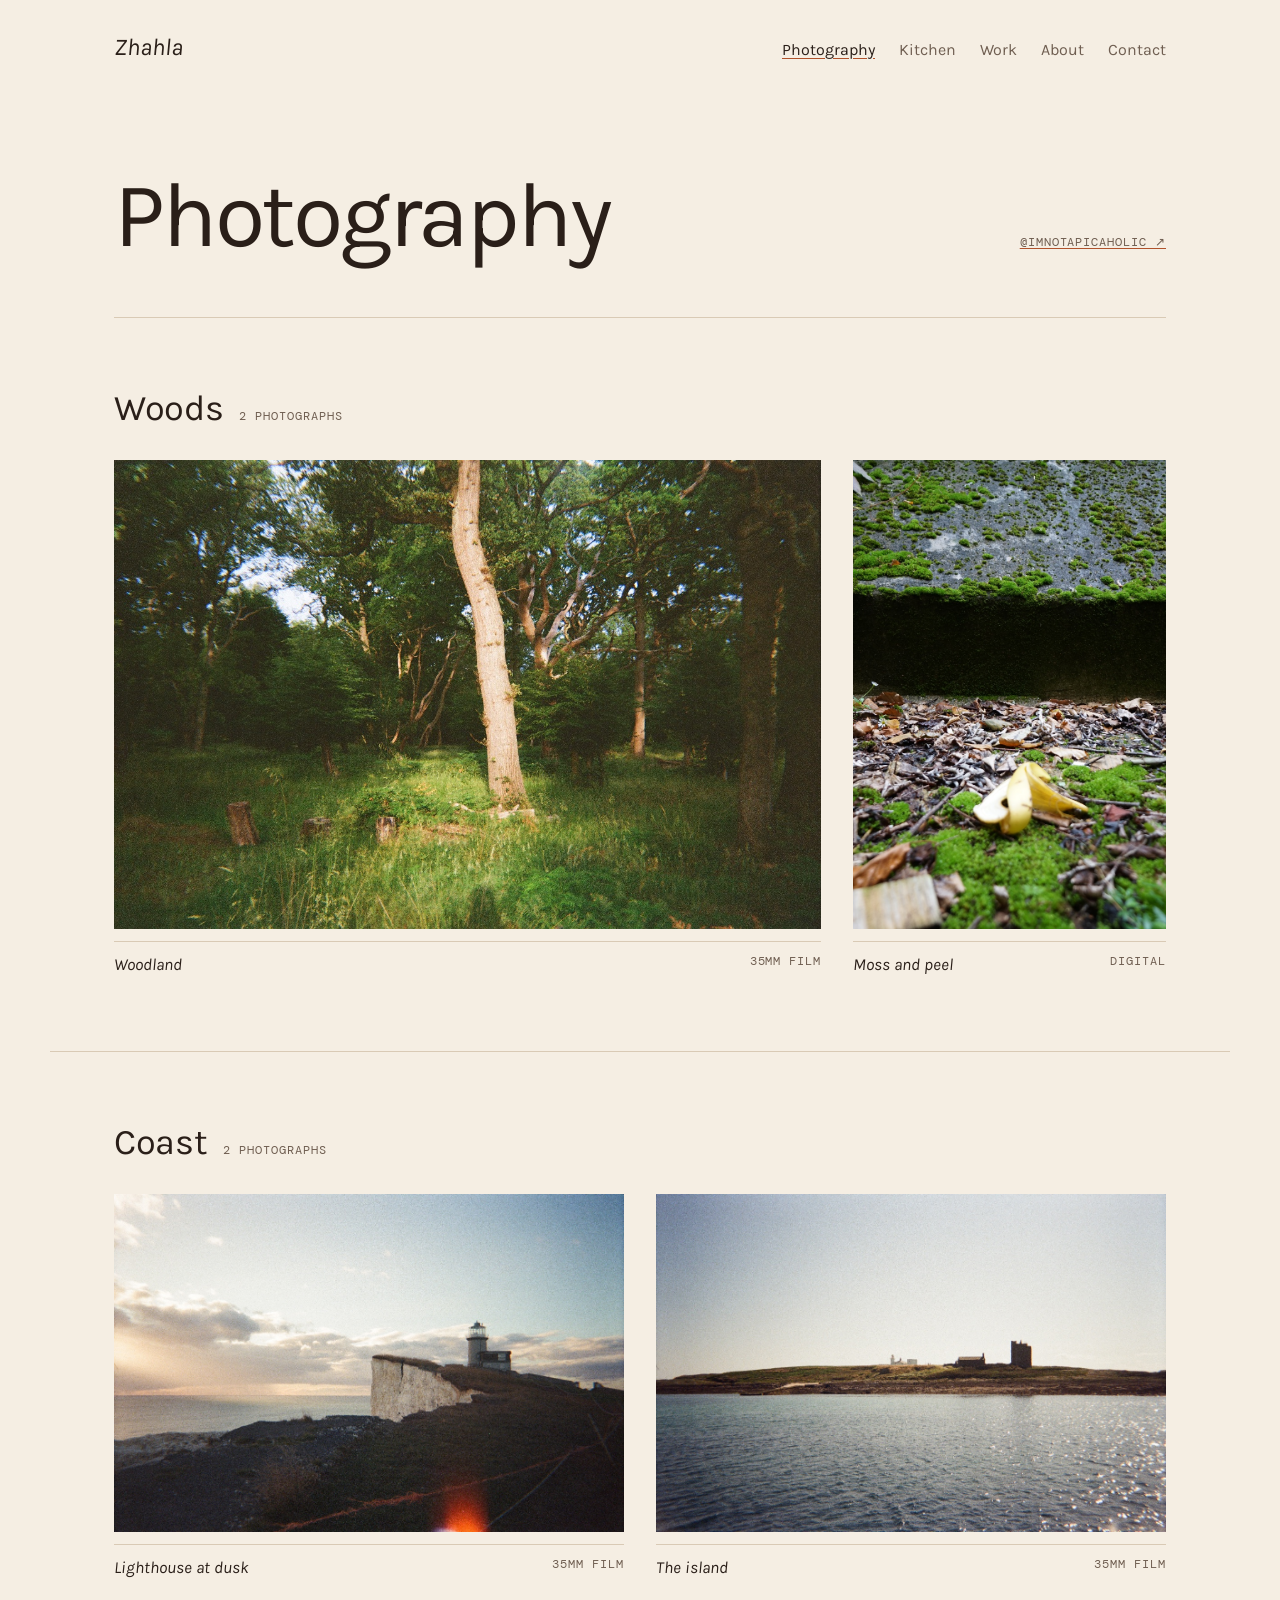
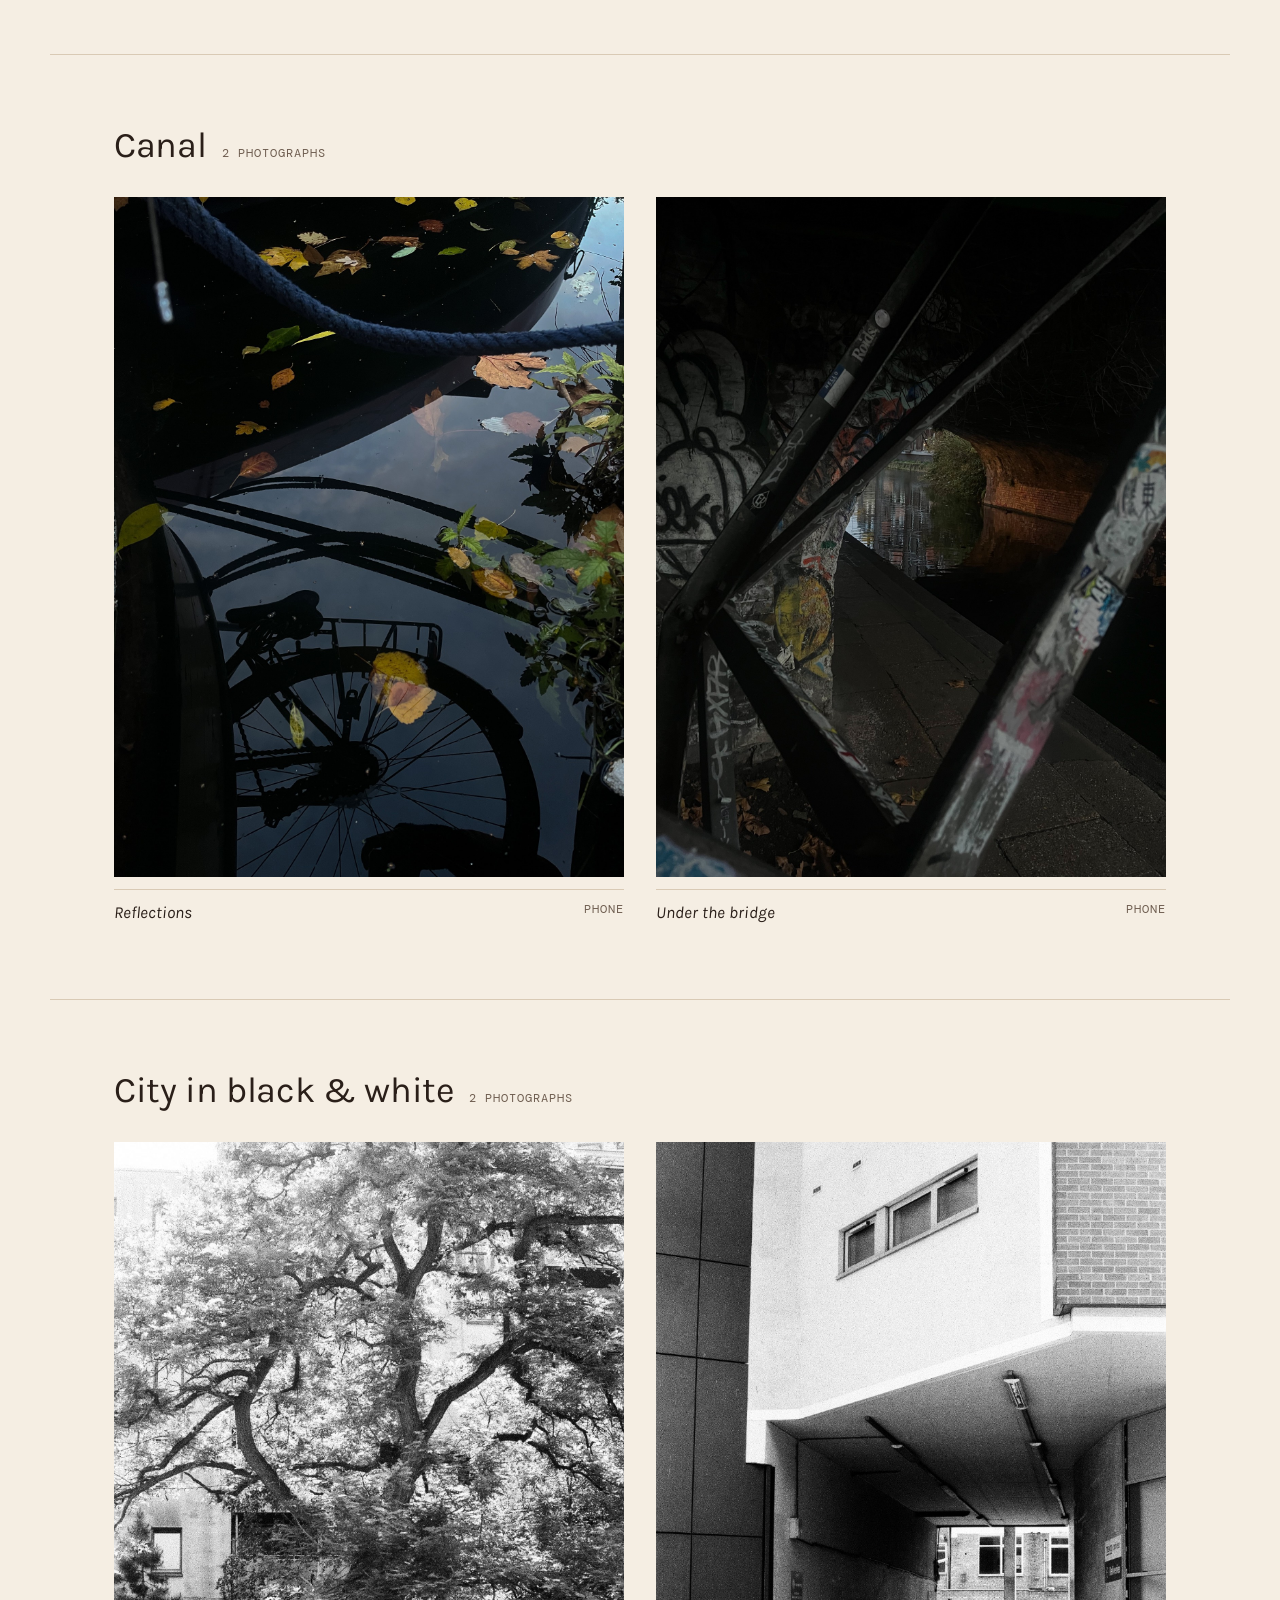
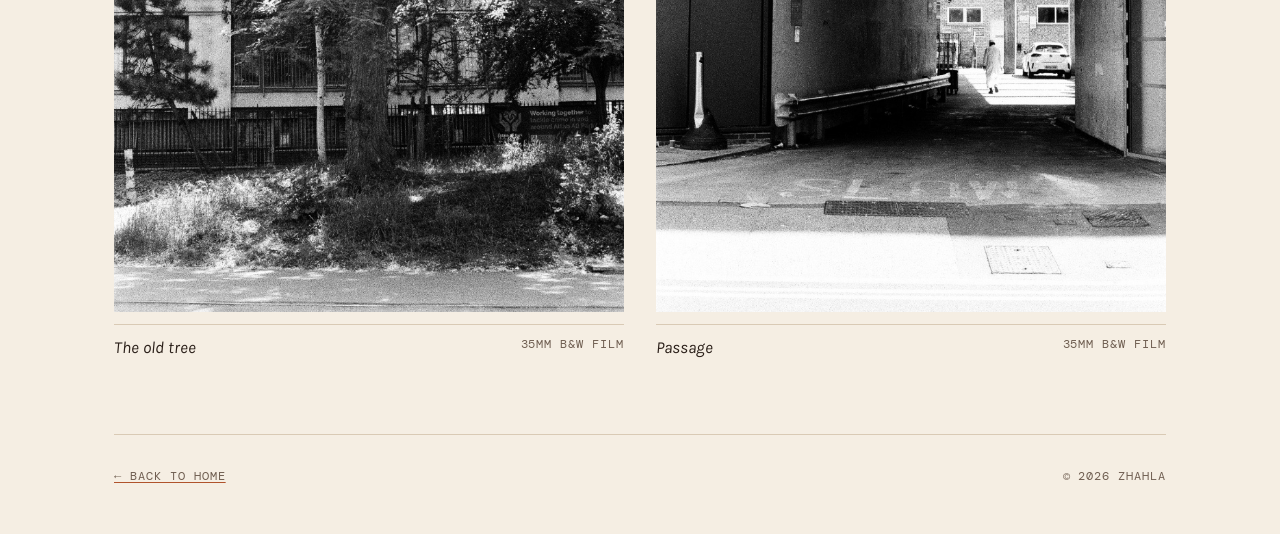
==== photography.html @ f952df7e "Show four photos on the home page and move the full gallery to its own page The home page now shows " ====
<!doctype html>
<html lang="en">
<head>
<meta charset="utf-8">
<meta name="viewport" content="width=device-width, initial-scale=1, viewport-fit=cover">
<title>Zhahla Photography</title>
<link rel="preconnect" href="https://fonts.googleapis.com">
<link rel="preconnect" href="https://fonts.gstatic.com" crossorigin>
<link rel="stylesheet" href="https://fonts.googleapis.com/css2?family=Karla:ital,wght@0,300..700;1,300..700&family=DM+Mono:wght@400&display=swap">
<link rel="stylesheet" href="css/site.css">
</head>
<body>

<div class="wrap">
  <header class="site-header">
    <a class="wordmark" href="index.html">Zhahla</a>
    <nav aria-label="Sections">
      <a href="photography.html" aria-current="page">Photography</a>
      <a href="index.html#kitchen">Kitchen</a>
      <a href="index.html#work">Work</a>
      <a href="index.html#about">About</a>
      <a href="index.html#contact">Contact</a>
    </nav>
  </header>

  <div class="page-intro">
    <h1>Photography</h1>
    <a class="label" href="https://www.instagram.com/imnotapicaholic/" target="_blank" rel="noopener">@imnotapicaholic ↗</a>
  </div>
</div>

<main>
  <section class="set wrap" aria-labelledby="set-0">
    <div class="set-head">
      <h2 id="set-0">Woods</h2>
      <span class="label">2 photographs</span>
    </div>
    <div class="row">
      <figure class="frame" style="--r: 1125 / 746; --g: 1.508">
        <button type="button" aria-label="View Woodland larger">
          <img src="images/woodland.jpg" alt="Sunlit clearing in an old oak wood, a pale trunk leaning across long green grass and small tree stumps" width="1125" height="746">
        </button>
        <figcaption><span class="title">Woodland</span><span class="label">35mm film</span></figcaption>
      </figure>
      <figure class="frame" style="--r: 750 / 1125; --g: 0.667">
        <button type="button" aria-label="View Moss and peel larger">
          <img src="images/moss-and-peel.jpg" alt="A banana peel on a woodland floor of moss and dry leaves, in front of a moss-covered concrete step" width="750" height="1125">
        </button>
        <figcaption><span class="title">Moss and peel</span><span class="label">Digital</span></figcaption>
      </figure>
    </div>
  </section>

  <section class="set wrap" aria-labelledby="set-1">
    <div class="set-head">
      <h2 id="set-1">Coast</h2>
      <span class="label">2 photographs</span>
    </div>
    <div class="row">
      <figure class="frame" style="--r: 1125 / 746; --g: 1.508">
        <button type="button" aria-label="View Lighthouse at dusk larger">
          <img src="images/lighthouse.jpg" alt="A lighthouse on top of a white chalk cliff at dusk, the sea and a low sun behind clouds, with a red light leak in the corner" width="1125" height="746" loading="lazy">
        </button>
        <figcaption><span class="title">Lighthouse at dusk</span><span class="label">35mm film</span></figcaption>
      </figure>
      <figure class="frame" style="--r: 1125 / 746; --g: 1.508">
        <button type="button" aria-label="View The island larger">
          <img src="images/island.jpg" alt="A low green island seen across sparkling water, with a small white lighthouse and a ruined stone tower on the horizon" width="1125" height="746" loading="lazy">
        </button>
        <figcaption><span class="title">The island</span><span class="label">35mm film</span></figcaption>
      </figure>
    </div>
  </section>

  <section class="set wrap" aria-labelledby="set-2">
    <div class="set-head">
      <h2 id="set-2">Canal</h2>
      <span class="label">2 photographs</span>
    </div>
    <div class="row">
      <figure class="frame" style="--r: 1500 / 2000; --g: 0.750">
        <button type="button" aria-label="View Reflections larger">
          <img src="images/canal-reflection.jpg" alt="A bicycle reflected in dark canal water beside a moored boat, with autumn leaves floating on the surface" width="1500" height="2000" loading="lazy">
        </button>
        <figcaption><span class="title">Reflections</span><span class="label">Phone</span></figcaption>
      </figure>
      <figure class="frame" style="--r: 1500 / 2000; --g: 0.750">
        <button type="button" aria-label="View Under the bridge larger">
          <img src="images/under-the-bridge.jpg" alt="Canal towpath seen through sticker-covered railings, with warm light on the brick arch of a bridge" width="1500" height="2000" loading="lazy">
        </button>
        <figcaption><span class="title">Under the bridge</span><span class="label">Phone</span></figcaption>
      </figure>
    </div>
  </section>

  <section class="set wrap" aria-labelledby="set-3">
    <div class="set-head">
      <h2 id="set-3">City in black &amp; white</h2>
      <span class="label">2 photographs</span>
    </div>
    <div class="row">
      <figure class="frame" style="--r: 745 / 1125; --g: 0.662">
        <button type="button" aria-label="View The old tree larger">
          <img src="images/old-tree.jpg" alt="Black and white photo of a large, sprawling tree in front of a building and a railing, sunlight coming through its leaves" width="745" height="1125" loading="lazy">
        </button>
        <figcaption><span class="title">The old tree</span><span class="label">35mm B&amp;W film</span></figcaption>
      </figure>
      <figure class="frame" style="--r: 745 / 1125; --g: 0.662">
        <button type="button" aria-label="View Passage larger">
          <img src="images/passage.jpg" alt="Black and white photo of a shaded passage under a building, opening onto a bright courtyard where a figure in white walks away" width="745" height="1125" loading="lazy">
        </button>
        <figcaption><span class="title">Passage</span><span class="label">35mm B&amp;W film</span></figcaption>
      </figure>
    </div>
  </section>
</main>

<div class="wrap">
  <footer>
    <a class="label" href="index.html">← Back to home</a>
    <span class="label">© 2026 Zhahla</span>
  </footer>
</div>

<dialog class="lightbox" id="lightbox" aria-label="Photograph viewer">
  <div class="lb-inner">
    <img id="lb-img" src="" alt="">
    <div class="lb-bar">
      <button class="lb-btn" type="button" id="lb-prev">← Prev</button>
      <span id="lb-title"></span>
      <span class="label" id="lb-meta"></span>
      <button class="lb-btn" type="button" id="lb-next">Next →</button>
      <button class="lb-btn" type="button" id="lb-close">Close ✕</button>
    </div>
  </div>
</dialog>

<script src="js/site.js"></script>
</body>
</html>
---- css/site.css ----
:root {
  --paper: #f5eee3;
  --paper-deep: #ece2d2;
  --ink: #2a1f19;
  --ink-soft: #6f5e51;
  --rule: #d9cab5;
  --clay: #b0532c;
  --clay-ink: #fbf4ea;
  --clay-soft: #f0dccb;

  --font-display: "Karla", "Helvetica Neue", Arial, sans-serif;
  --font-body: "Karla", "Helvetica Neue", Arial, sans-serif;
  --mono: "DM Mono", ui-monospace, "SFMono-Regular", Menlo, monospace;

  --gutter: clamp(16px, 5vw, 64px);
  --max: 1180px;
}
@media (prefers-color-scheme: dark) {
  :root:not([data-theme="light"]) {
    color-scheme: dark;
    --paper: #1d1612;
    --paper-deep: #271e18;
    --ink: #efe4d4;
    --ink-soft: #b2a08f;
    --rule: #3d3129;
    --clay: #d9774c;
    --clay-ink: #1d1612;
    --clay-soft: #3a2519;
  }
}
:root[data-theme="dark"] {
  color-scheme: dark;
  --paper: #1d1612;
  --paper-deep: #271e18;
  --ink: #efe4d4;
  --ink-soft: #b2a08f;
  --rule: #3d3129;
  --clay: #d9774c;
  --clay-ink: #1d1612;
  --clay-soft: #3a2519;
}

* { box-sizing: border-box; }
html { scroll-behavior: smooth; }
@media (prefers-reduced-motion: reduce) { html { scroll-behavior: auto; } }
body {
  margin: 0;
  background: var(--paper);
  color: var(--ink);
  font-family: var(--font-body);
  font-size: 1.05rem;
  line-height: 1.6;
  -webkit-font-smoothing: antialiased;
}
img { max-width: 100%; display: block; }
a { color: inherit; text-decoration-color: var(--clay); text-underline-offset: 0.2em; }
a:hover { color: var(--clay); }
:focus-visible { outline: 2px solid var(--clay); outline-offset: 3px; border-radius: 2px; }

.wrap { max-width: var(--max); margin-inline: auto; padding-inline: var(--gutter); }

.label {
  font-family: var(--mono);
  font-size: 0.75rem;
  letter-spacing: 0.08em;
  text-transform: uppercase;
  color: var(--ink-soft);
}
h1, h2, h3 { font-family: var(--font-display); font-weight: 400; text-wrap: balance; margin: 0; }
h2 { font-size: clamp(2rem, 4.5vw, 3.25rem); line-height: 1.05; letter-spacing: -0.01em; }
h2 em, h1 em { font-style: italic; color: var(--clay); }
p { margin: 0; }

/* ---------- Header ---------- */
.site-header {
  display: flex; flex-wrap: wrap; align-items: baseline; justify-content: space-between;
  gap: 12px 32px; padding-block: 28px;
}
.wordmark { font-family: var(--font-display); font-style: italic; font-size: 1.5rem; text-decoration: none; }
.site-header nav { display: flex; flex-wrap: wrap; gap: 6px 24px; }
.site-header nav a { font-size: 1rem; text-decoration: none; color: var(--ink-soft); }
.site-header nav a:hover { color: var(--clay); }

/* ---------- Intro ---------- */
.intro { padding-block: clamp(40px, 8vw, 104px) clamp(40px, 6vw, 72px); border-bottom: 1px solid var(--rule); }
.intro h1 {
  font-size: clamp(2.6rem, 7.4vw, 5.75rem);
  line-height: 0.98;
  letter-spacing: -0.035em;
  font-weight: 400;
  max-width: 14ch;
}

/* ---------- Sections ---------- */
section { padding-block: clamp(56px, 9vw, 112px); }
section + section { border-top: 1px solid var(--rule); }
.section-head {
  display: flex; flex-wrap: wrap; align-items: baseline; justify-content: space-between; gap: 12px 24px;
  margin-bottom: clamp(32px, 5vw, 56px);
}

/* ---------- Photography: justified rows ---------- */
/* Each photo's flex-grow is its aspect ratio as a number (--g), so every photo in a row
   ends up the same height whatever its shape. */
.rows { display: grid; gap: clamp(28px, 4vw, 48px); }
.row { display: flex; gap: clamp(16px, 2.5vw, 32px); align-items: flex-start; }
.row .frame { flex: var(--g) 1 0; min-width: 0; }
@media (max-width: 640px) {
  .row { flex-direction: column; gap: clamp(28px, 4vw, 48px); }
  .row .frame { flex: none; width: 100%; }
}
.frame { margin: 0; }
.frame button {
  all: unset; display: block; width: 100%; aspect-ratio: var(--r); cursor: zoom-in; overflow: hidden; background: var(--paper-deep);
}
.frame button:focus-visible { outline: 2px solid var(--clay); outline-offset: 4px; }
.frame img { width: 100%; height: 100%; object-fit: cover; transition: transform 0.9s cubic-bezier(.2,.7,.2,1); }
.frame button:hover img { transform: scale(1.025); }
@media (prefers-reduced-motion: reduce) { .frame img { transition: none; } .frame button:hover img { transform: none; } }
.frame figcaption {
  display: flex; flex-wrap: wrap; justify-content: space-between; gap: 4px 16px;
  margin-top: 12px; padding-top: 10px; border-top: 1px solid var(--rule);
}
.frame figcaption .title { font-style: italic; font-size: 1.05rem; }

.see-all { display: flex; justify-content: flex-end; margin-top: clamp(28px, 4vw, 48px); }
.see-all a { font-size: 1.15rem; text-decoration: none; border-bottom: 1px solid var(--clay); padding-bottom: 2px; }

/* ---------- Photography page ---------- */
.page-intro { padding-block: clamp(32px, 6vw, 80px) clamp(32px, 5vw, 56px); border-bottom: 1px solid var(--rule);
  display: flex; flex-wrap: wrap; align-items: baseline; justify-content: space-between; gap: 12px 24px; }
.page-intro h1 { font-size: clamp(2.6rem, 7.4vw, 5.75rem); line-height: 0.98; letter-spacing: -0.035em; }
.set { padding-block: clamp(40px, 6vw, 72px); }
.set + .set { border-top: 1px solid var(--rule); }
.set-head { display: flex; flex-wrap: wrap; align-items: baseline; gap: 8px 16px; margin-bottom: clamp(20px, 3vw, 32px); }
.set-head h2 { font-size: clamp(1.6rem, 3vw, 2.25rem); }
.site-header nav a[aria-current="page"] { color: var(--ink); text-decoration: underline; text-decoration-color: var(--clay); }

/* ---------- Kitchen ---------- */
.kitchen { background: var(--clay-soft); border-top: 0 !important; }
.kitchen-grid { display: grid; grid-template-columns: minmax(0, 1fr) minmax(0, 1.5fr); gap: clamp(32px, 6vw, 88px); align-items: center; }
@media (max-width: 800px) { .kitchen-grid { grid-template-columns: 1fr; } }
.dish { margin: 0; }
.dish a { display: block; overflow: hidden; border-radius: 3px; }
.dish img { width: 100%; height: auto; aspect-ratio: 3 / 2; object-fit: cover; transition: transform 0.9s cubic-bezier(.2,.7,.2,1); }
.dish a:hover img { transform: scale(1.025); }
@media (prefers-reduced-motion: reduce) { .dish img { transition: none; } .dish a:hover img { transform: none; } }
.dish figcaption { margin-top: 10px; font-style: italic; font-size: 1rem; color: var(--ink-soft); }
.kitchen h2 { font-size: clamp(2.6rem, 7vw, 5rem); }
.kitchen p.lede { margin-top: 12px; font-size: 1.2rem; color: var(--ink-soft); }
.kitchen-links { display: flex; flex-wrap: wrap; gap: 12px 20px; margin-top: 32px; align-items: center; }
.btn {
  display: inline-flex; align-items: center; gap: 10px;
  padding: 14px 22px; border-radius: 999px;
  background: var(--clay); color: var(--clay-ink); text-decoration: none;
  font-family: var(--font-body); font-size: 1.05rem; font-weight: 500;
  border: 0; cursor: pointer;
}
.btn:hover { color: var(--clay-ink); filter: brightness(1.07); }
.btn-quiet { background: transparent; color: var(--ink); padding-inline: 4px; }
.btn-quiet:hover { color: var(--clay); filter: none; }

/* ---------- Work ---------- */
.work-list { list-style: none; margin: 0; padding: 0; border-top: 1px solid var(--ink); }
.work-list li {
  display: grid; grid-template-columns: 9rem minmax(0, 1fr) auto; gap: 4px 32px;
  padding-block: 22px; border-bottom: 1px solid var(--rule); align-items: baseline;
}
.work-list .when { font-family: var(--mono); font-size: 0.85rem; color: var(--ink-soft); font-variant-numeric: tabular-nums; }
.work-list h3 { font-size: 1.5rem; line-height: 1.2; }
.work-list .org { font-style: italic; color: var(--ink-soft); }
@media (max-width: 760px) { .work-list li { grid-template-columns: 1fr; } }

/* ---------- About ---------- */
.about-grid { display: grid; align-items: baseline; grid-template-columns: minmax(0, 1fr) minmax(0, 1.4fr); gap: clamp(32px, 6vw, 96px); }
@media (max-width: 800px) { .about-grid { grid-template-columns: 1fr; } }
.about-copy { max-width: 52ch; font-size: 1.3rem; line-height: 1.55; }

/* ---------- Contact ---------- */
.contact-row { display: flex; flex-wrap: wrap; gap: 16px 32px; align-items: center; margin-top: 32px; }
.email {
  font-family: var(--font-display); font-size: clamp(1.4rem, 3.4vw, 2.25rem); font-style: italic;
  user-select: all; overflow-wrap: anywhere;
}
.copy { font-family: var(--mono); font-size: 0.8rem; letter-spacing: 0.06em; text-transform: uppercase;
  background: none; border: 1px solid var(--rule); color: var(--ink); padding: 8px 14px; border-radius: 999px; cursor: pointer; }
.copy:hover { border-color: var(--clay); color: var(--clay); }
.socials { display: flex; flex-wrap: wrap; gap: 8px 28px; margin-top: 28px; }

footer { padding-block: 32px 48px; border-top: 1px solid var(--rule); display: flex; flex-wrap: wrap; justify-content: space-between; gap: 8px 24px; }

/* ---------- Lightbox ---------- */
dialog.lightbox {
  border: 0; padding: 0; max-width: 100vw; max-height: 100vh; width: 100vw; height: 100vh;
  background: rgba(24, 17, 13, 0.94); color: #efe4d4;
}
dialog.lightbox::backdrop { background: rgba(24, 17, 13, 0.94); }
.lb-inner { height: 100%; display: grid; grid-template-rows: minmax(0, 1fr) auto; gap: 16px; padding: max(24px, env(safe-area-inset-top, 0px)) 16px max(20px, env(safe-area-inset-bottom, 0px)); }
.lb-inner img { max-height: 100%; max-width: 100%; margin: auto; object-fit: contain; }
.lb-bar { display: flex; flex-wrap: wrap; gap: 8px 24px; justify-content: center; align-items: baseline; font-style: italic; }
.lb-bar .label { color: #b2a08f; font-style: normal; }
.lb-btn { all: unset; cursor: pointer; font-family: var(--mono); font-size: 0.8rem; letter-spacing: 0.08em; text-transform: uppercase; color: #efe4d4; padding: 6px 10px; }
.lb-btn:hover { color: #d9774c; }
.lb-btn:focus-visible { outline: 2px solid #d9774c; }
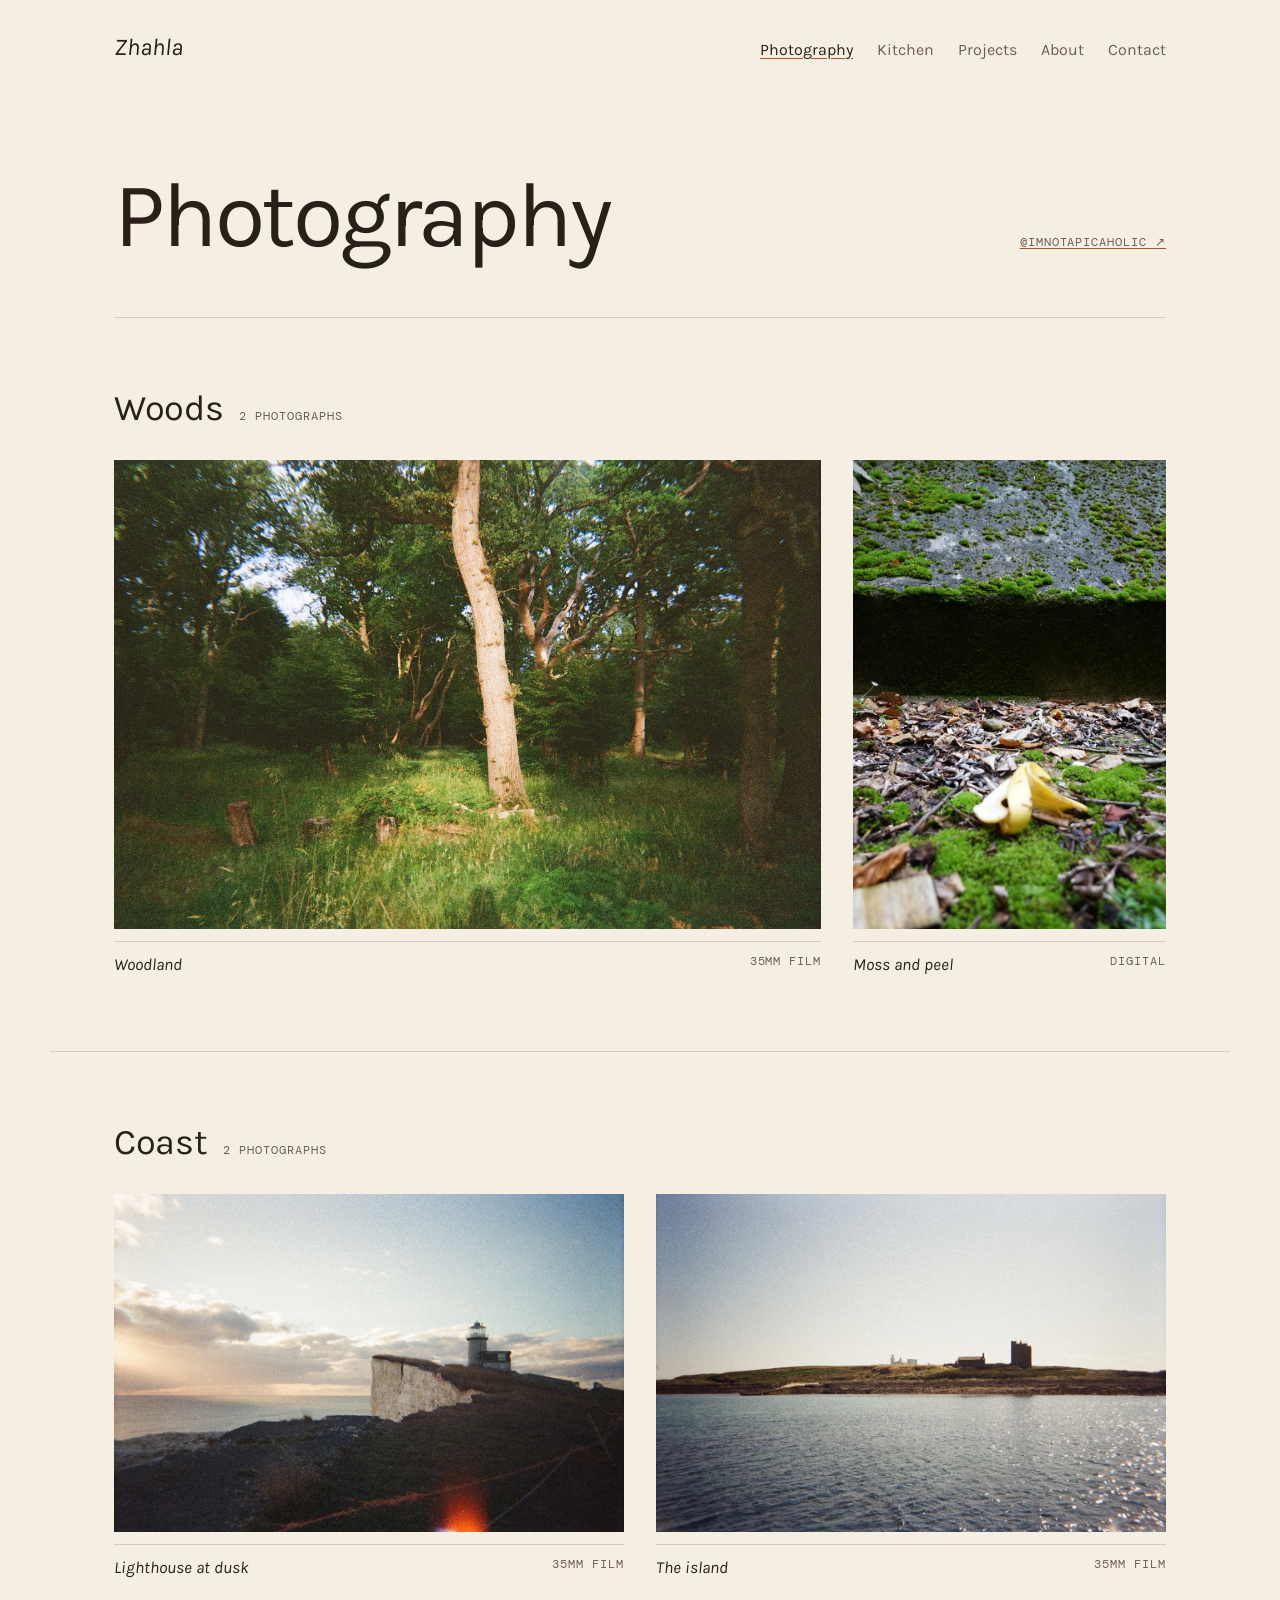
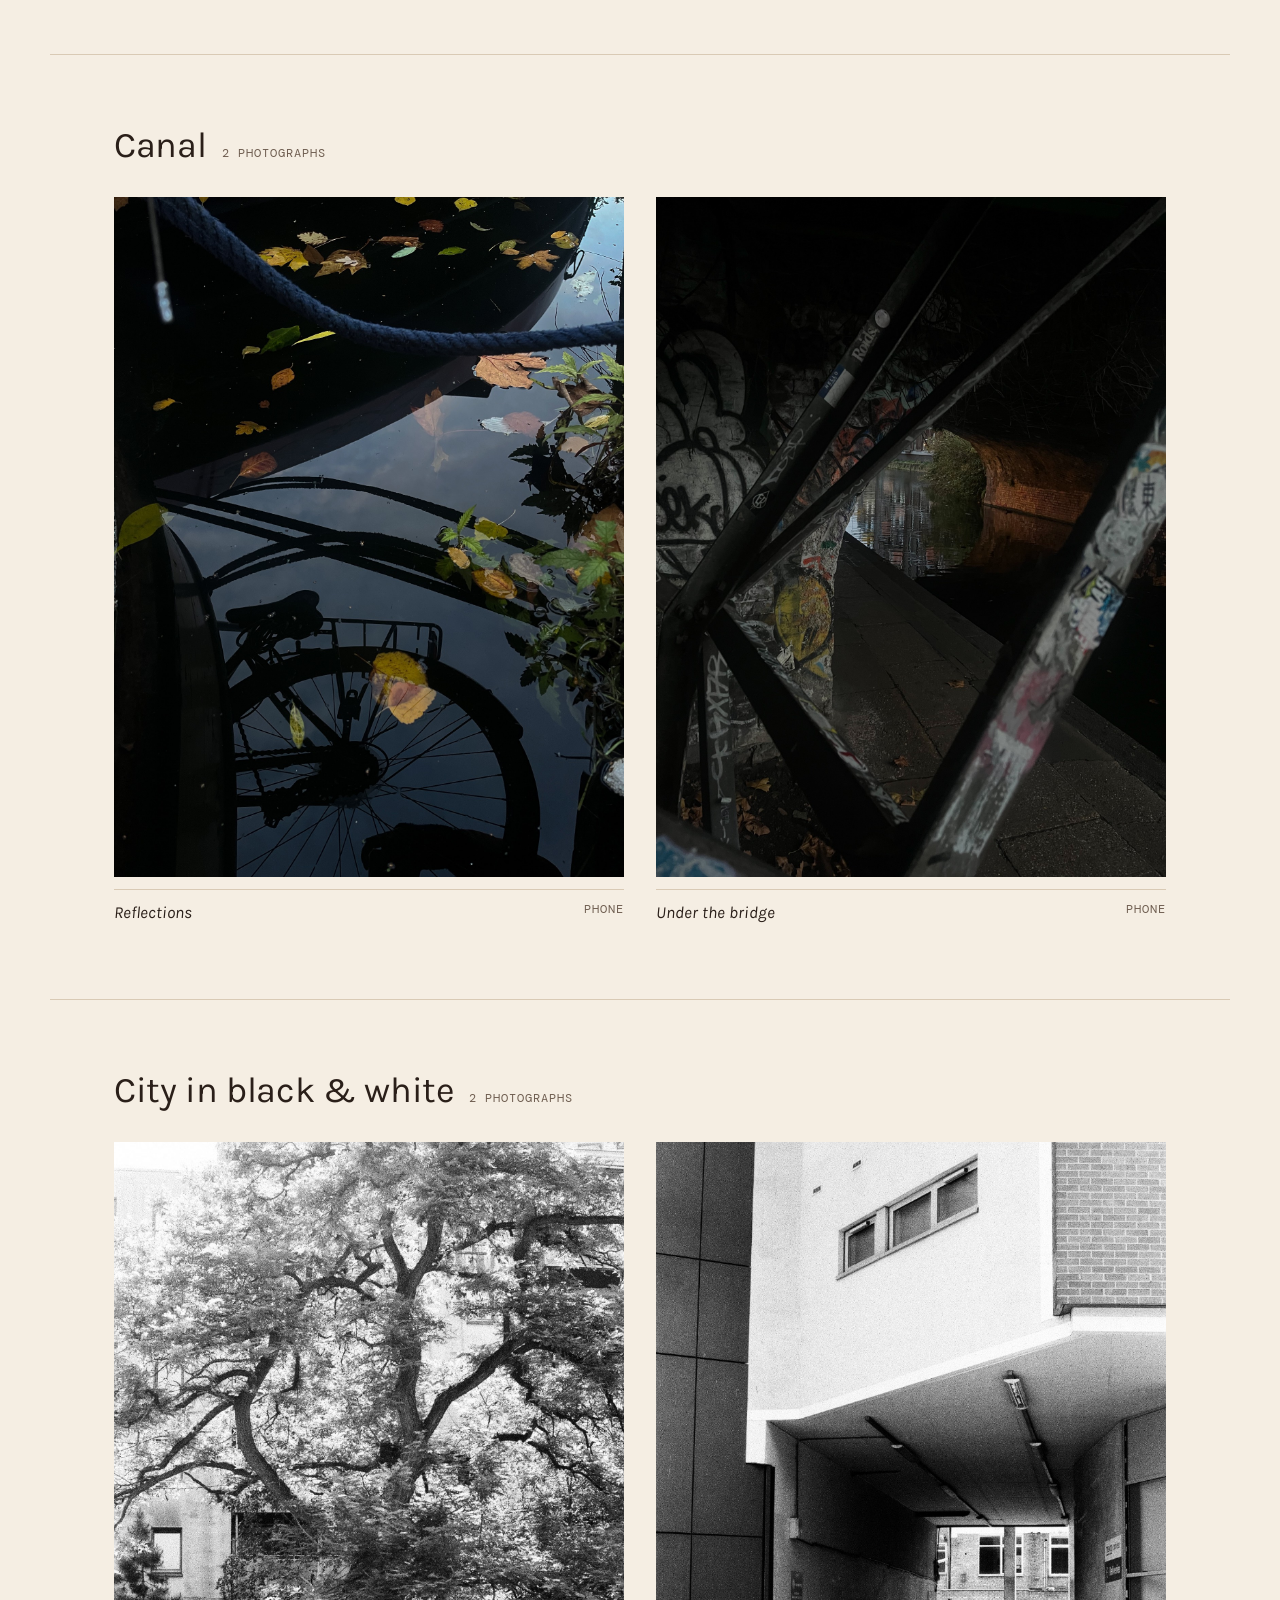
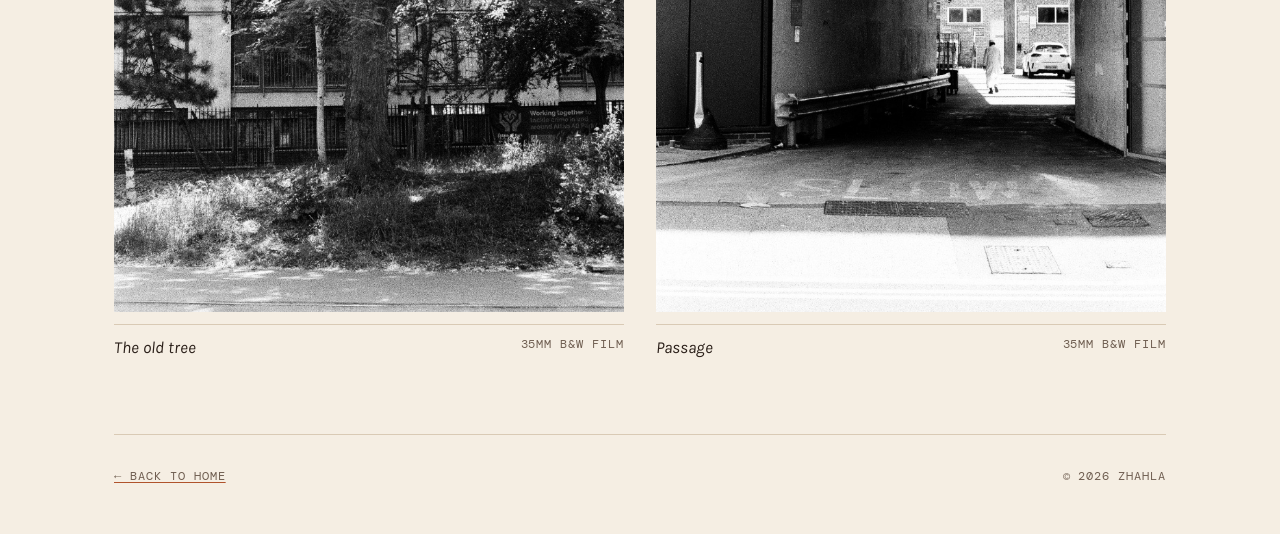
==== commit 3fef8a42: "Add potluck hosting and care leavers guide to a Projects section Co-Authored-By: Claude Opus 5.5 <no" ====
--- a/photography.html
+++ b/photography.html
@@ -17,7 +17,7 @@
     <nav aria-label="Sections">
       <a href="photography.html" aria-current="page">Photography</a>
       <a href="index.html#kitchen">Kitchen</a>
-      <a href="index.html#work">Work</a>
+      <a href="index.html#projects">Projects</a>
       <a href="index.html#about">About</a>
       <a href="index.html#contact">Contact</a>
     </nav>
--- a/css/site.css
+++ b/css/site.css
@@ -160,15 +160,14 @@
 .btn-quiet { background: transparent; color: var(--ink); padding-inline: 4px; }
 .btn-quiet:hover { color: var(--clay); filter: none; }
 
-/* ---------- Work ---------- */
+/* ---------- Projects ---------- */
 .work-list { list-style: none; margin: 0; padding: 0; border-top: 1px solid var(--ink); }
 .work-list li {
-  display: grid; grid-template-columns: 9rem minmax(0, 1fr) auto; gap: 4px 32px;
-  padding-block: 22px; border-bottom: 1px solid var(--rule); align-items: baseline;
-}
-.work-list .when { font-family: var(--mono); font-size: 0.85rem; color: var(--ink-soft); font-variant-numeric: tabular-nums; }
+  display: grid; grid-template-columns: minmax(0, 1fr) minmax(0, 1.3fr); gap: 6px 32px;
+  padding-block: 24px; border-bottom: 1px solid var(--rule); align-items: baseline;
+}
 .work-list h3 { font-size: 1.5rem; line-height: 1.2; }
-.work-list .org { font-style: italic; color: var(--ink-soft); }
+.work-list p { color: var(--ink-soft); max-width: 48ch; }
 @media (max-width: 760px) { .work-list li { grid-template-columns: 1fr; } }
 
 /* ---------- About ---------- */
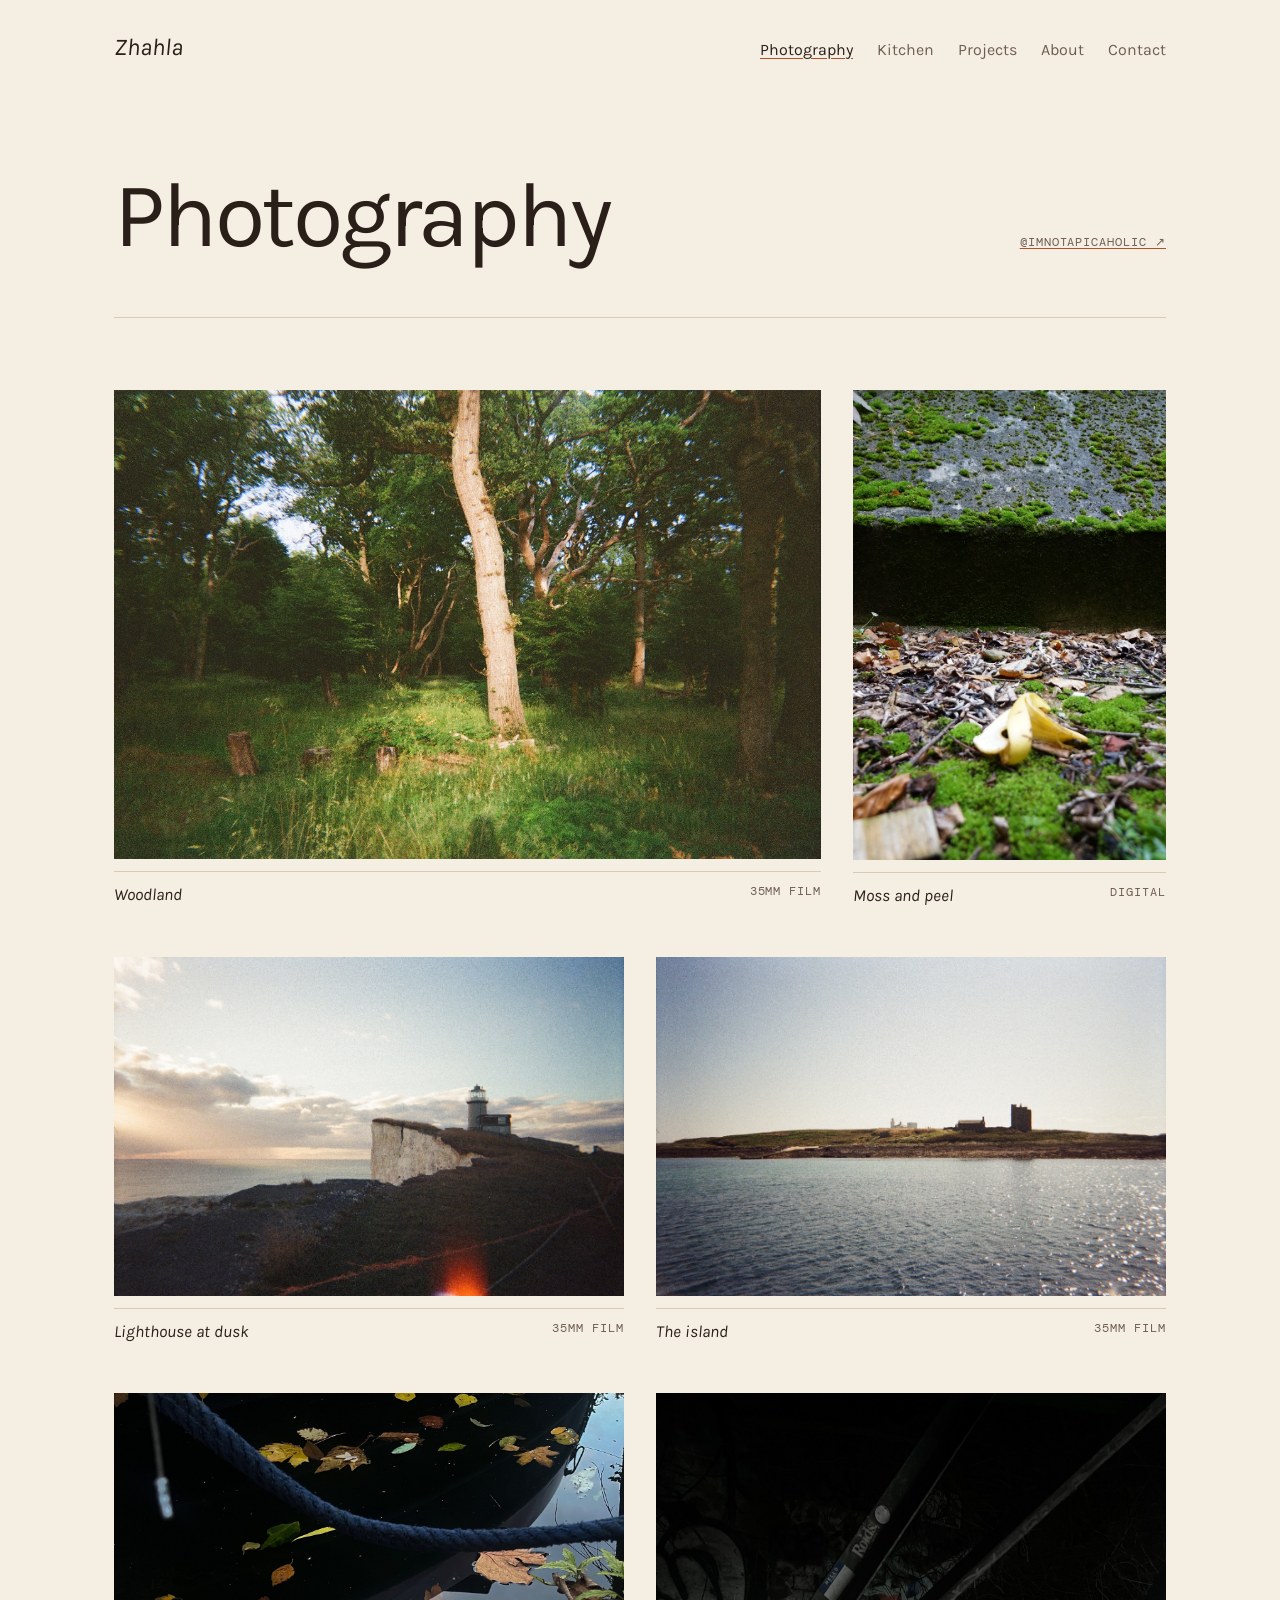
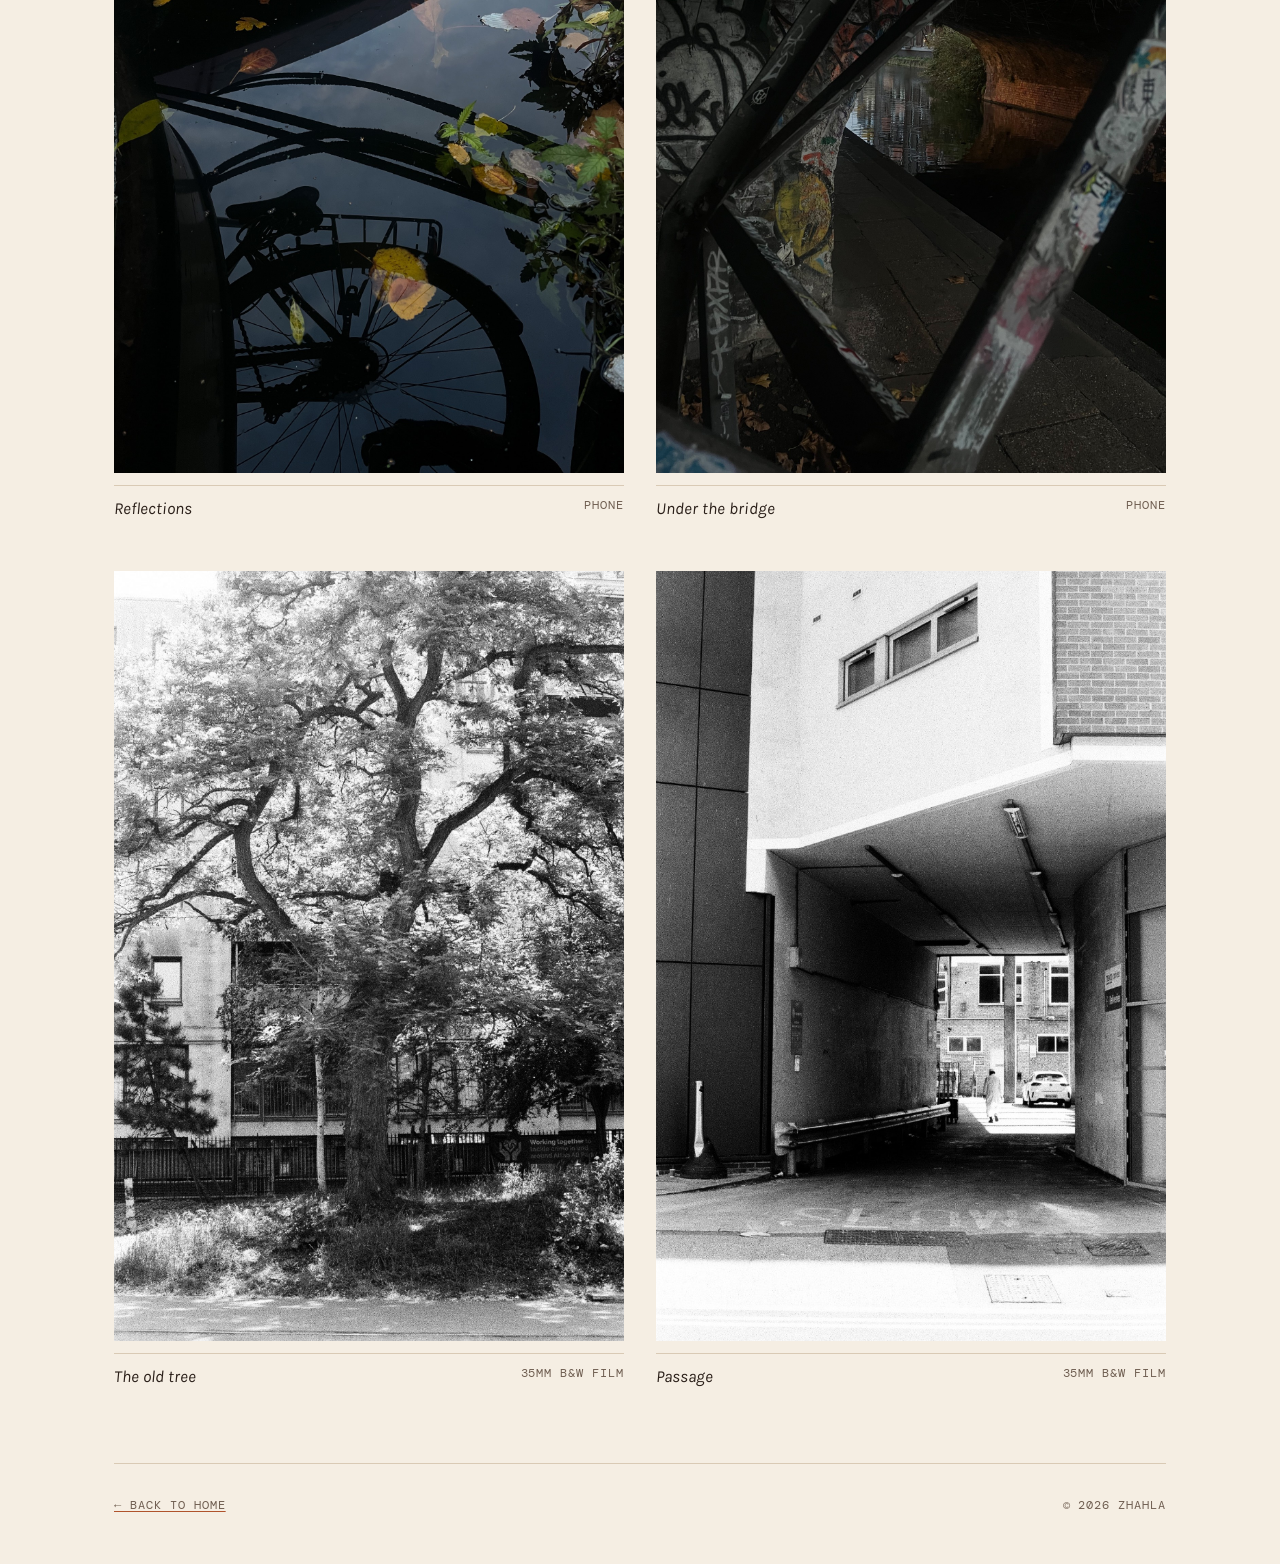
==== commit 4a623ab1: "Show photography page as one uncategorised gallery Co-Authored-By: Claude Opus 5.5 <noreply@anthropi" ====
--- a/photography.html
+++ b/photography.html
@@ -30,87 +30,64 @@
 </div>
 
 <main>
-  <section class="set wrap" aria-labelledby="set-0">
-    <div class="set-head">
-      <h2 id="set-0">Woods</h2>
-      <span class="label">2 photographs</span>
-    </div>
-    <div class="row">
-      <figure class="frame" style="--r: 1125 / 746; --g: 1.508">
-        <button type="button" aria-label="View Woodland larger">
-          <img src="images/woodland.jpg" alt="Sunlit clearing in an old oak wood, a pale trunk leaning across long green grass and small tree stumps" width="1125" height="746">
-        </button>
-        <figcaption><span class="title">Woodland</span><span class="label">35mm film</span></figcaption>
-      </figure>
-      <figure class="frame" style="--r: 750 / 1125; --g: 0.667">
-        <button type="button" aria-label="View Moss and peel larger">
-          <img src="images/moss-and-peel.jpg" alt="A banana peel on a woodland floor of moss and dry leaves, in front of a moss-covered concrete step" width="750" height="1125">
-        </button>
-        <figcaption><span class="title">Moss and peel</span><span class="label">Digital</span></figcaption>
-      </figure>
-    </div>
-  </section>
-
-  <section class="set wrap" aria-labelledby="set-1">
-    <div class="set-head">
-      <h2 id="set-1">Coast</h2>
-      <span class="label">2 photographs</span>
-    </div>
-    <div class="row">
-      <figure class="frame" style="--r: 1125 / 746; --g: 1.508">
-        <button type="button" aria-label="View Lighthouse at dusk larger">
-          <img src="images/lighthouse.jpg" alt="A lighthouse on top of a white chalk cliff at dusk, the sea and a low sun behind clouds, with a red light leak in the corner" width="1125" height="746" loading="lazy">
-        </button>
-        <figcaption><span class="title">Lighthouse at dusk</span><span class="label">35mm film</span></figcaption>
-      </figure>
-      <figure class="frame" style="--r: 1125 / 746; --g: 1.508">
-        <button type="button" aria-label="View The island larger">
-          <img src="images/island.jpg" alt="A low green island seen across sparkling water, with a small white lighthouse and a ruined stone tower on the horizon" width="1125" height="746" loading="lazy">
-        </button>
-        <figcaption><span class="title">The island</span><span class="label">35mm film</span></figcaption>
-      </figure>
-    </div>
-  </section>
-
-  <section class="set wrap" aria-labelledby="set-2">
-    <div class="set-head">
-      <h2 id="set-2">Canal</h2>
-      <span class="label">2 photographs</span>
-    </div>
-    <div class="row">
-      <figure class="frame" style="--r: 1500 / 2000; --g: 0.750">
-        <button type="button" aria-label="View Reflections larger">
-          <img src="images/canal-reflection.jpg" alt="A bicycle reflected in dark canal water beside a moored boat, with autumn leaves floating on the surface" width="1500" height="2000" loading="lazy">
-        </button>
-        <figcaption><span class="title">Reflections</span><span class="label">Phone</span></figcaption>
-      </figure>
-      <figure class="frame" style="--r: 1500 / 2000; --g: 0.750">
-        <button type="button" aria-label="View Under the bridge larger">
-          <img src="images/under-the-bridge.jpg" alt="Canal towpath seen through sticker-covered railings, with warm light on the brick arch of a bridge" width="1500" height="2000" loading="lazy">
-        </button>
-        <figcaption><span class="title">Under the bridge</span><span class="label">Phone</span></figcaption>
-      </figure>
-    </div>
-  </section>
-
-  <section class="set wrap" aria-labelledby="set-3">
-    <div class="set-head">
-      <h2 id="set-3">City in black &amp; white</h2>
-      <span class="label">2 photographs</span>
-    </div>
-    <div class="row">
-      <figure class="frame" style="--r: 745 / 1125; --g: 0.662">
-        <button type="button" aria-label="View The old tree larger">
-          <img src="images/old-tree.jpg" alt="Black and white photo of a large, sprawling tree in front of a building and a railing, sunlight coming through its leaves" width="745" height="1125" loading="lazy">
-        </button>
-        <figcaption><span class="title">The old tree</span><span class="label">35mm B&amp;W film</span></figcaption>
-      </figure>
-      <figure class="frame" style="--r: 745 / 1125; --g: 0.662">
-        <button type="button" aria-label="View Passage larger">
-          <img src="images/passage.jpg" alt="Black and white photo of a shaded passage under a building, opening onto a bright courtyard where a figure in white walks away" width="745" height="1125" loading="lazy">
-        </button>
-        <figcaption><span class="title">Passage</span><span class="label">35mm B&amp;W film</span></figcaption>
-      </figure>
+  <section class="wrap photo-page" aria-label="All photographs">
+    <div class="rows">
+      <div class="row">
+        <figure class="frame" style="--r: 1125 / 746; --g: 1.508">
+          <button type="button" aria-label="View Woodland larger">
+            <img src="images/woodland.jpg" alt="Sunlit clearing in an old oak wood, a pale trunk leaning across long green grass and small tree stumps" width="1125" height="746">
+          </button>
+          <figcaption><span class="title">Woodland</span><span class="label">35mm film</span></figcaption>
+        </figure>
+        <figure class="frame" style="--r: 750 / 1125; --g: 0.667">
+          <button type="button" aria-label="View Moss and peel larger">
+            <img src="images/moss-and-peel.jpg" alt="A banana peel on a woodland floor of moss and dry leaves, in front of a moss-covered concrete step" width="750" height="1125">
+          </button>
+          <figcaption><span class="title">Moss and peel</span><span class="label">Digital</span></figcaption>
+        </figure>
+      </div>
+      <div class="row">
+        <figure class="frame" style="--r: 1125 / 746; --g: 1.508">
+          <button type="button" aria-label="View Lighthouse at dusk larger">
+            <img src="images/lighthouse.jpg" alt="A lighthouse on top of a white chalk cliff at dusk, the sea and a low sun behind clouds, with a red light leak in the corner" width="1125" height="746" loading="lazy">
+          </button>
+          <figcaption><span class="title">Lighthouse at dusk</span><span class="label">35mm film</span></figcaption>
+        </figure>
+        <figure class="frame" style="--r: 1125 / 746; --g: 1.508">
+          <button type="button" aria-label="View The island larger">
+            <img src="images/island.jpg" alt="A low green island seen across sparkling water, with a small white lighthouse and a ruined stone tower on the horizon" width="1125" height="746" loading="lazy">
+          </button>
+          <figcaption><span class="title">The island</span><span class="label">35mm film</span></figcaption>
+        </figure>
+      </div>
+      <div class="row">
+        <figure class="frame" style="--r: 1500 / 2000; --g: 0.750">
+          <button type="button" aria-label="View Reflections larger">
+            <img src="images/canal-reflection.jpg" alt="A bicycle reflected in dark canal water beside a moored boat, with autumn leaves floating on the surface" width="1500" height="2000" loading="lazy">
+          </button>
+          <figcaption><span class="title">Reflections</span><span class="label">Phone</span></figcaption>
+        </figure>
+        <figure class="frame" style="--r: 1500 / 2000; --g: 0.750">
+          <button type="button" aria-label="View Under the bridge larger">
+            <img src="images/under-the-bridge.jpg" alt="Canal towpath seen through sticker-covered railings, with warm light on the brick arch of a bridge" width="1500" height="2000" loading="lazy">
+          </button>
+          <figcaption><span class="title">Under the bridge</span><span class="label">Phone</span></figcaption>
+        </figure>
+      </div>
+      <div class="row">
+        <figure class="frame" style="--r: 745 / 1125; --g: 0.662">
+          <button type="button" aria-label="View The old tree larger">
+            <img src="images/old-tree.jpg" alt="Black and white photo of a large, sprawling tree in front of a building and a railing, sunlight coming through its leaves" width="745" height="1125" loading="lazy">
+          </button>
+          <figcaption><span class="title">The old tree</span><span class="label">35mm B&amp;W film</span></figcaption>
+        </figure>
+        <figure class="frame" style="--r: 745 / 1125; --g: 0.662">
+          <button type="button" aria-label="View Passage larger">
+            <img src="images/passage.jpg" alt="Black and white photo of a shaded passage under a building, opening onto a bright courtyard where a figure in white walks away" width="745" height="1125" loading="lazy">
+          </button>
+          <figcaption><span class="title">Passage</span><span class="label">35mm B&amp;W film</span></figcaption>
+        </figure>
+      </div>
     </div>
   </section>
 </main>
--- a/css/site.css
+++ b/css/site.css
@@ -130,10 +130,7 @@
 .page-intro { padding-block: clamp(32px, 6vw, 80px) clamp(32px, 5vw, 56px); border-bottom: 1px solid var(--rule);
   display: flex; flex-wrap: wrap; align-items: baseline; justify-content: space-between; gap: 12px 24px; }
 .page-intro h1 { font-size: clamp(2.6rem, 7.4vw, 5.75rem); line-height: 0.98; letter-spacing: -0.035em; }
-.set { padding-block: clamp(40px, 6vw, 72px); }
-.set + .set { border-top: 1px solid var(--rule); }
-.set-head { display: flex; flex-wrap: wrap; align-items: baseline; gap: 8px 16px; margin-bottom: clamp(20px, 3vw, 32px); }
-.set-head h2 { font-size: clamp(1.6rem, 3vw, 2.25rem); }
+.photo-page { padding-block: clamp(40px, 6vw, 72px); }
 .site-header nav a[aria-current="page"] { color: var(--ink); text-decoration: underline; text-decoration-color: var(--clay); }
 
 /* ---------- Kitchen ---------- */
@@ -168,6 +165,9 @@
 }
 .work-list h3 { font-size: 1.5rem; line-height: 1.2; }
 .work-list p { color: var(--ink-soft); max-width: 48ch; }
+.work-list h3 a { text-decoration: none; }
+.work-list h3 a:hover { color: var(--clay); }
+.work-list h3 .arrow { color: var(--clay); font-size: 0.8em; }
 @media (max-width: 760px) { .work-list li { grid-template-columns: 1fr; } }
 
 /* ---------- About ---------- */
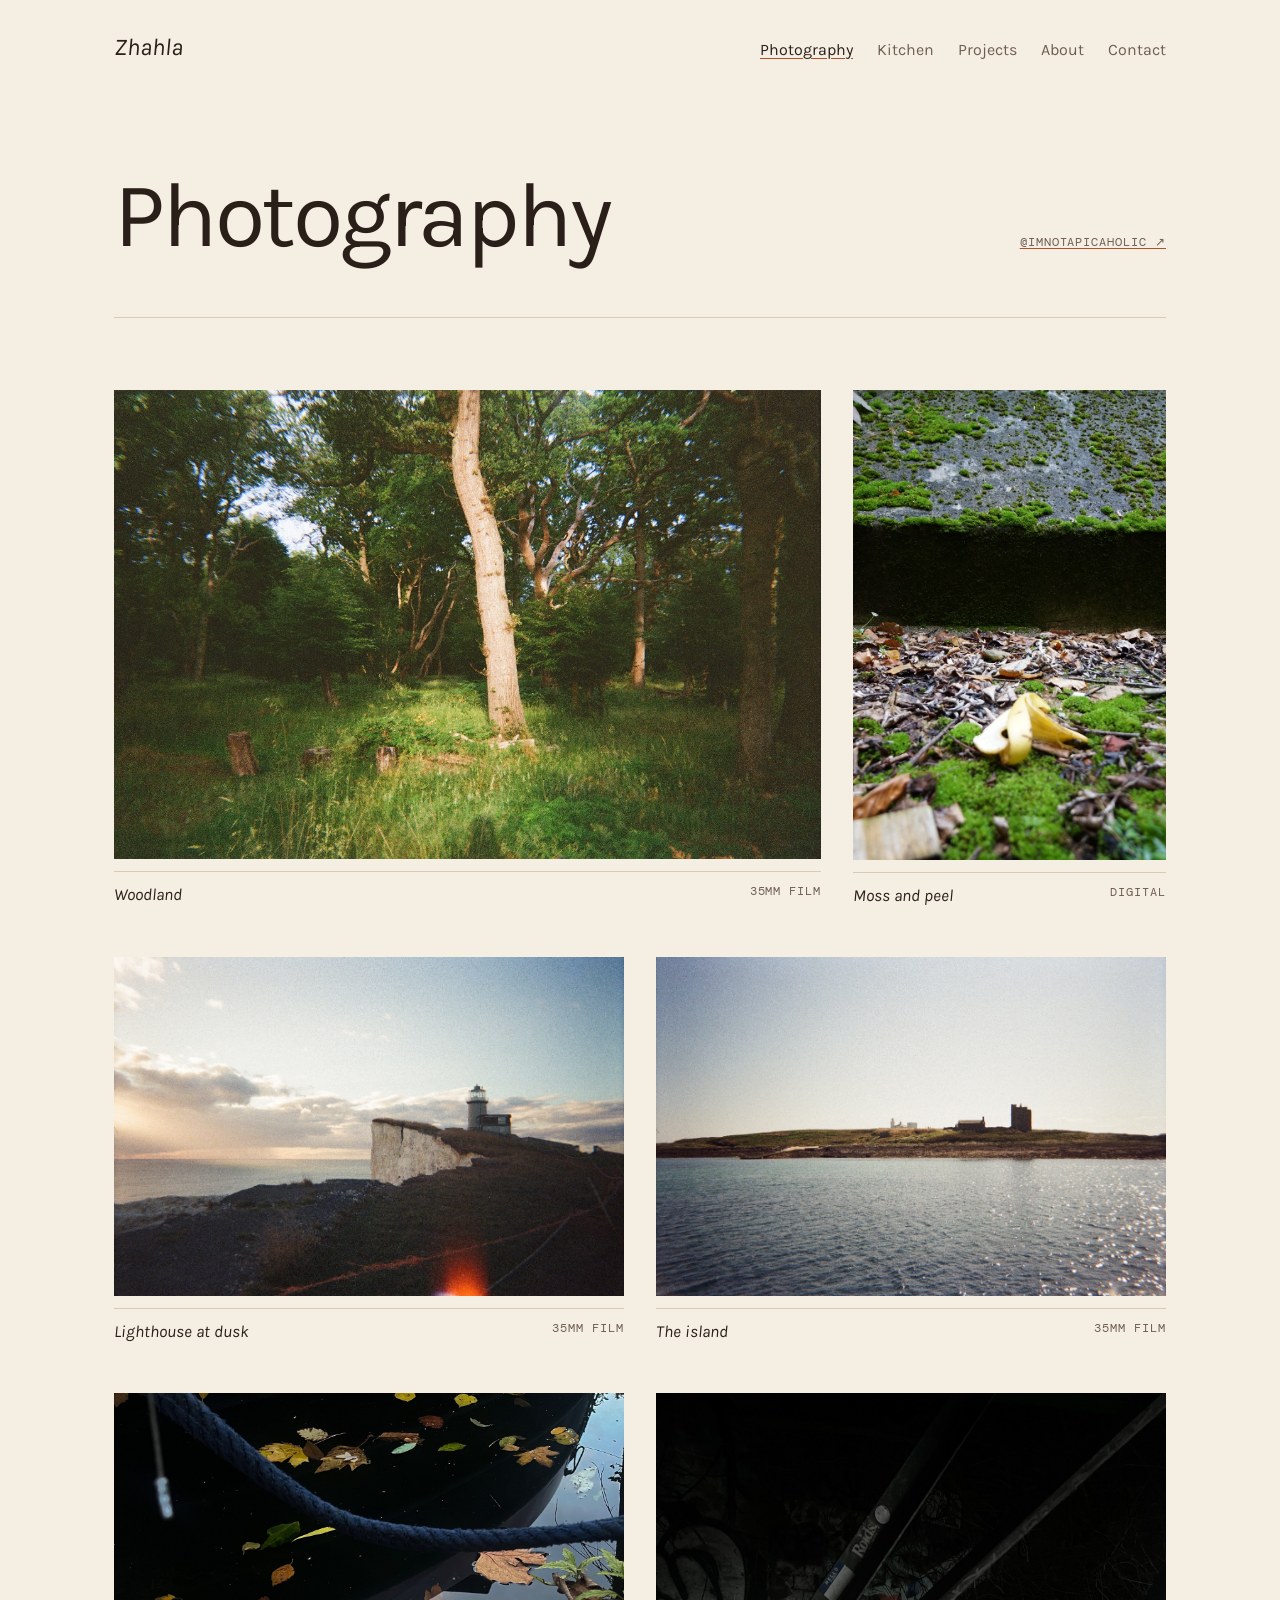
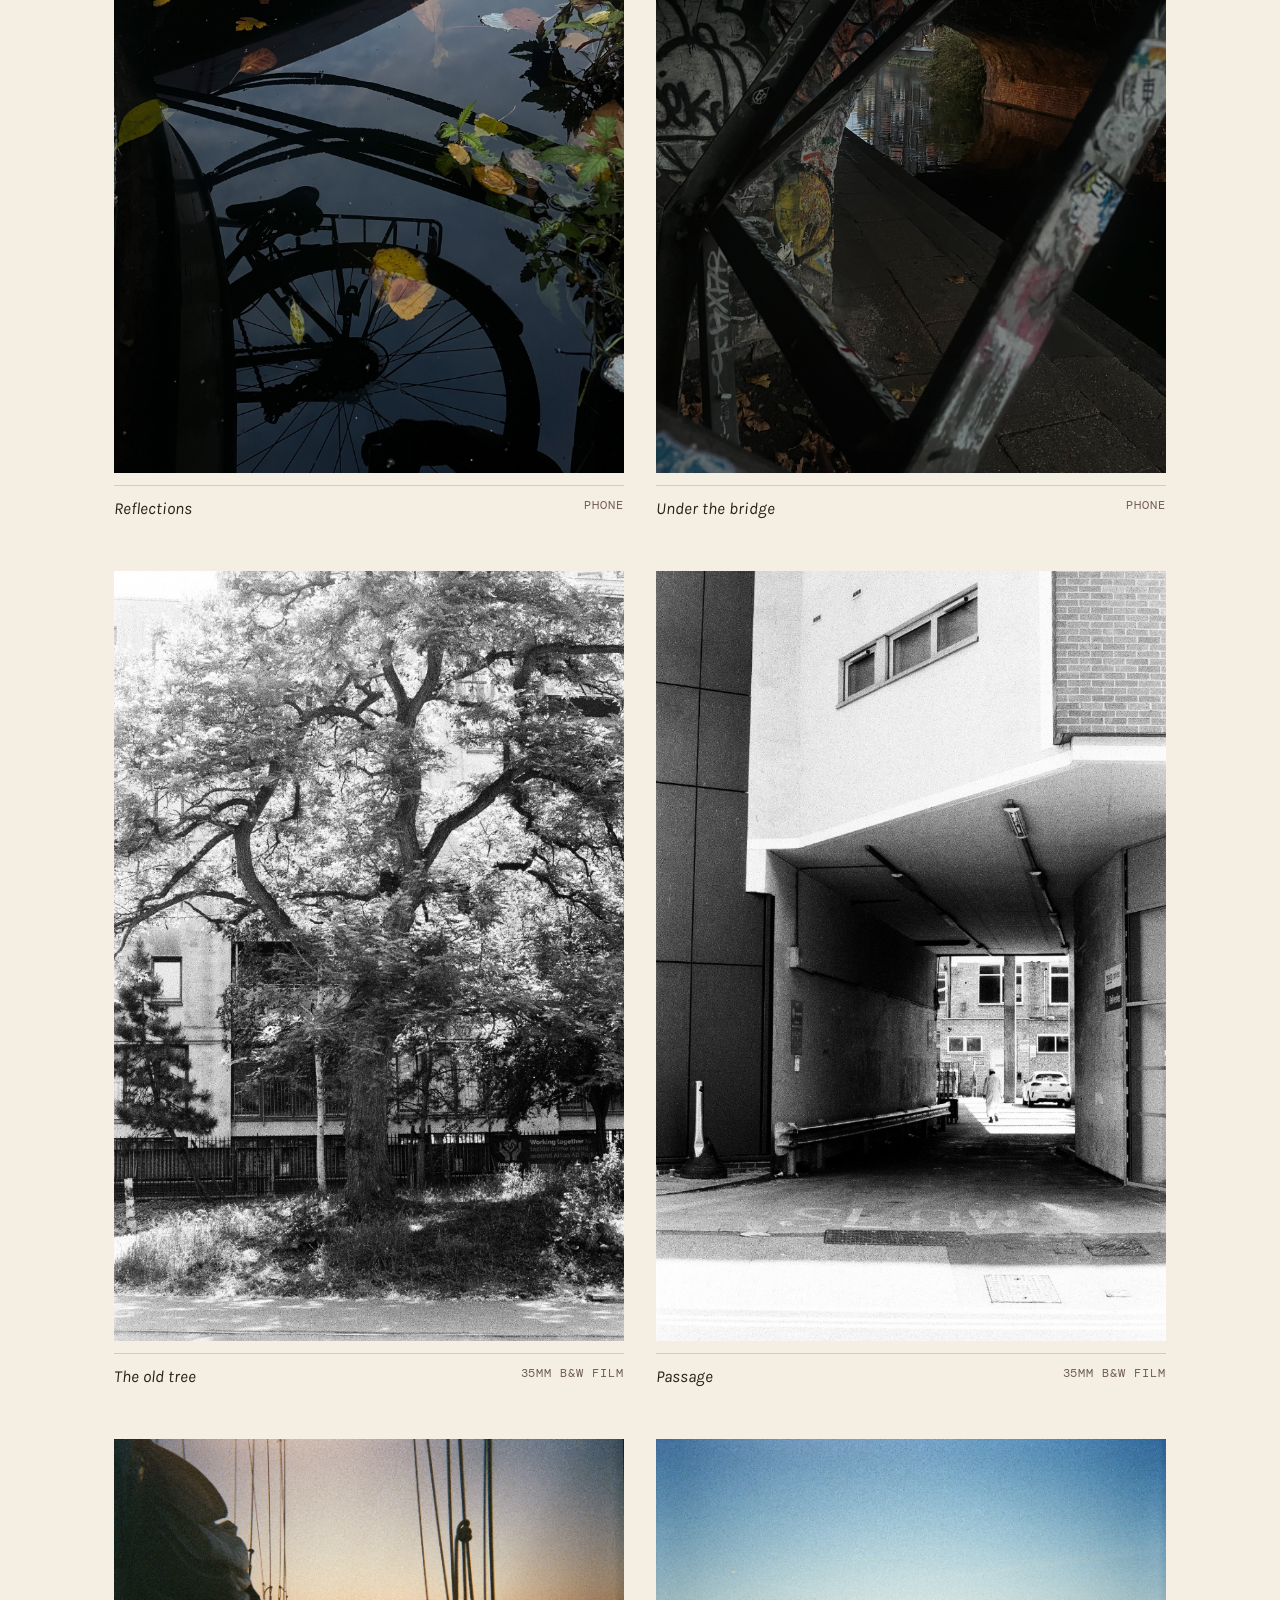
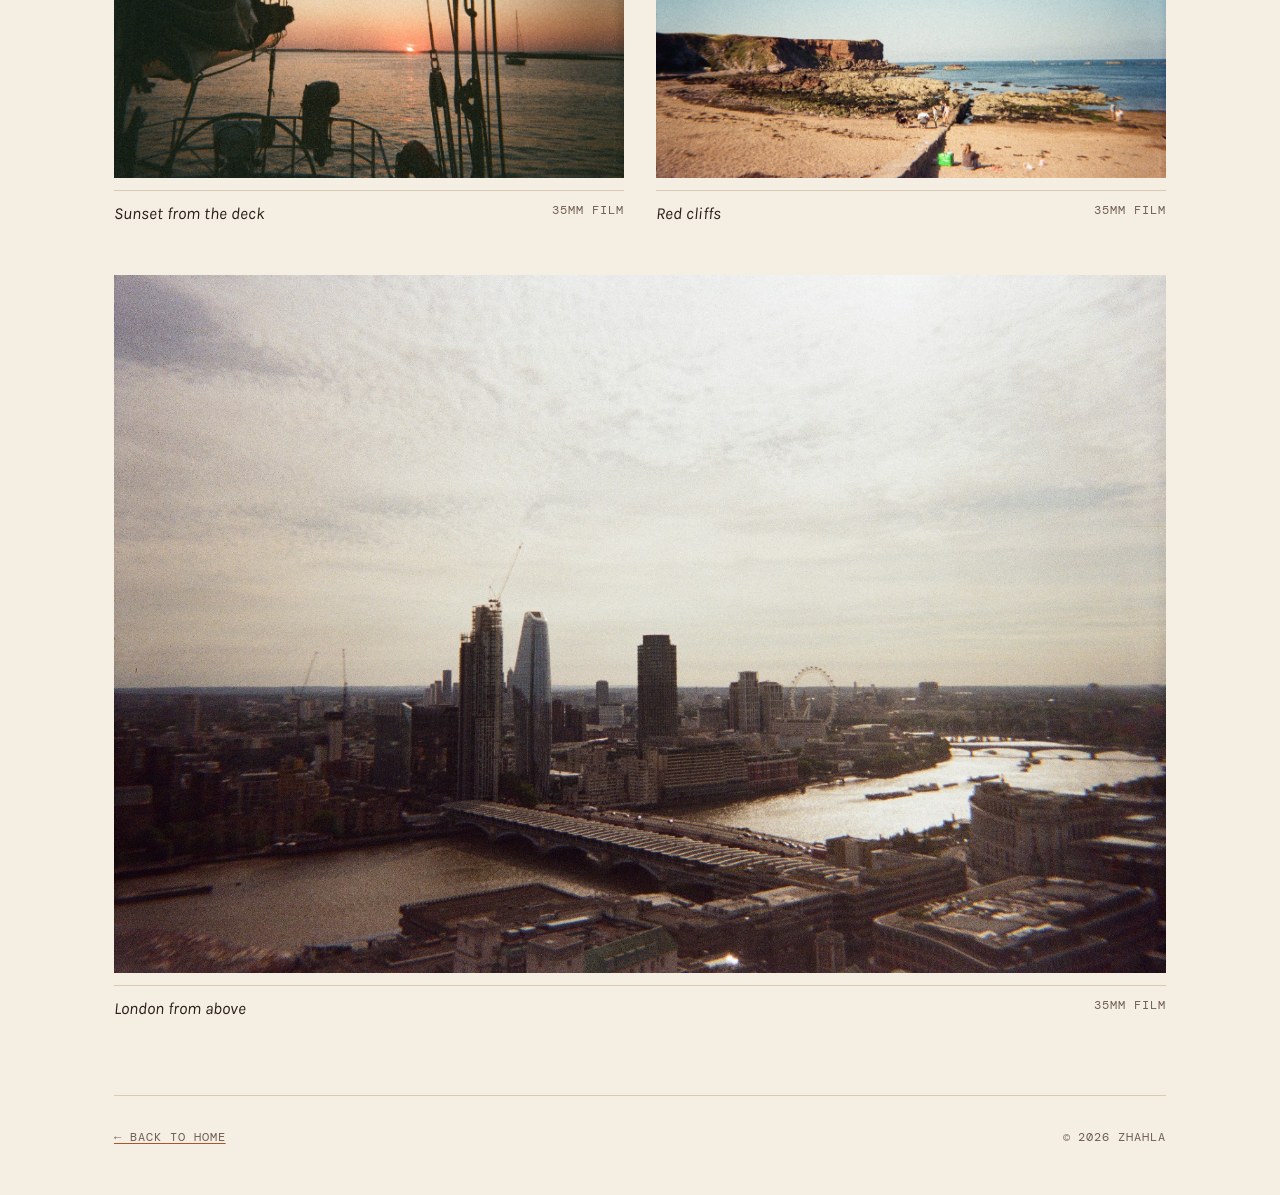
==== commit 05317a64: "Add three film photographs to the photography page Co-Authored-By: Claude Opus 5.5 <noreply@anthropi" ====
--- a/photography.html
+++ b/photography.html
@@ -88,6 +88,28 @@
           <figcaption><span class="title">Passage</span><span class="label">35mm B&amp;W film</span></figcaption>
         </figure>
       </div>
+      <div class="row">
+          <figure class="frame" style="--r: 1125 / 746; --g: 1.508">
+            <button type="button" aria-label="View Sunset from the deck larger">
+              <img src="images/sunset-sail.jpg" alt="The sun setting over calm water, seen from the deck of a sailing boat between its rigging, with another boat moored in the distance" width="1125" height="746" loading="lazy">
+            </button>
+            <figcaption><span class="title">Sunset from the deck</span><span class="label">35mm film</span></figcaption>
+          </figure>
+          <figure class="frame" style="--r: 1125 / 746; --g: 1.508">
+            <button type="button" aria-label="View Red cliffs larger">
+              <img src="images/red-cliffs.jpg" alt="A sandy beach at low tide with rock pools, red sandstone cliffs and a few people sitting on the sand under a clear blue sky" width="1125" height="746" loading="lazy">
+            </button>
+            <figcaption><span class="title">Red cliffs</span><span class="label">35mm film</span></figcaption>
+          </figure>
+      </div>
+      <div class="row">
+          <figure class="frame" style="--r: 1500 / 995; --g: 1.508">
+            <button type="button" aria-label="View London from above larger">
+              <img src="images/london-from-above.jpg" alt="The River Thames and the London skyline seen from high up, with bridges, tower blocks and the London Eye under a hazy sky" width="1500" height="995" loading="lazy">
+            </button>
+            <figcaption><span class="title">London from above</span><span class="label">35mm film</span></figcaption>
+          </figure>
+      </div>
     </div>
   </section>
 </main>
